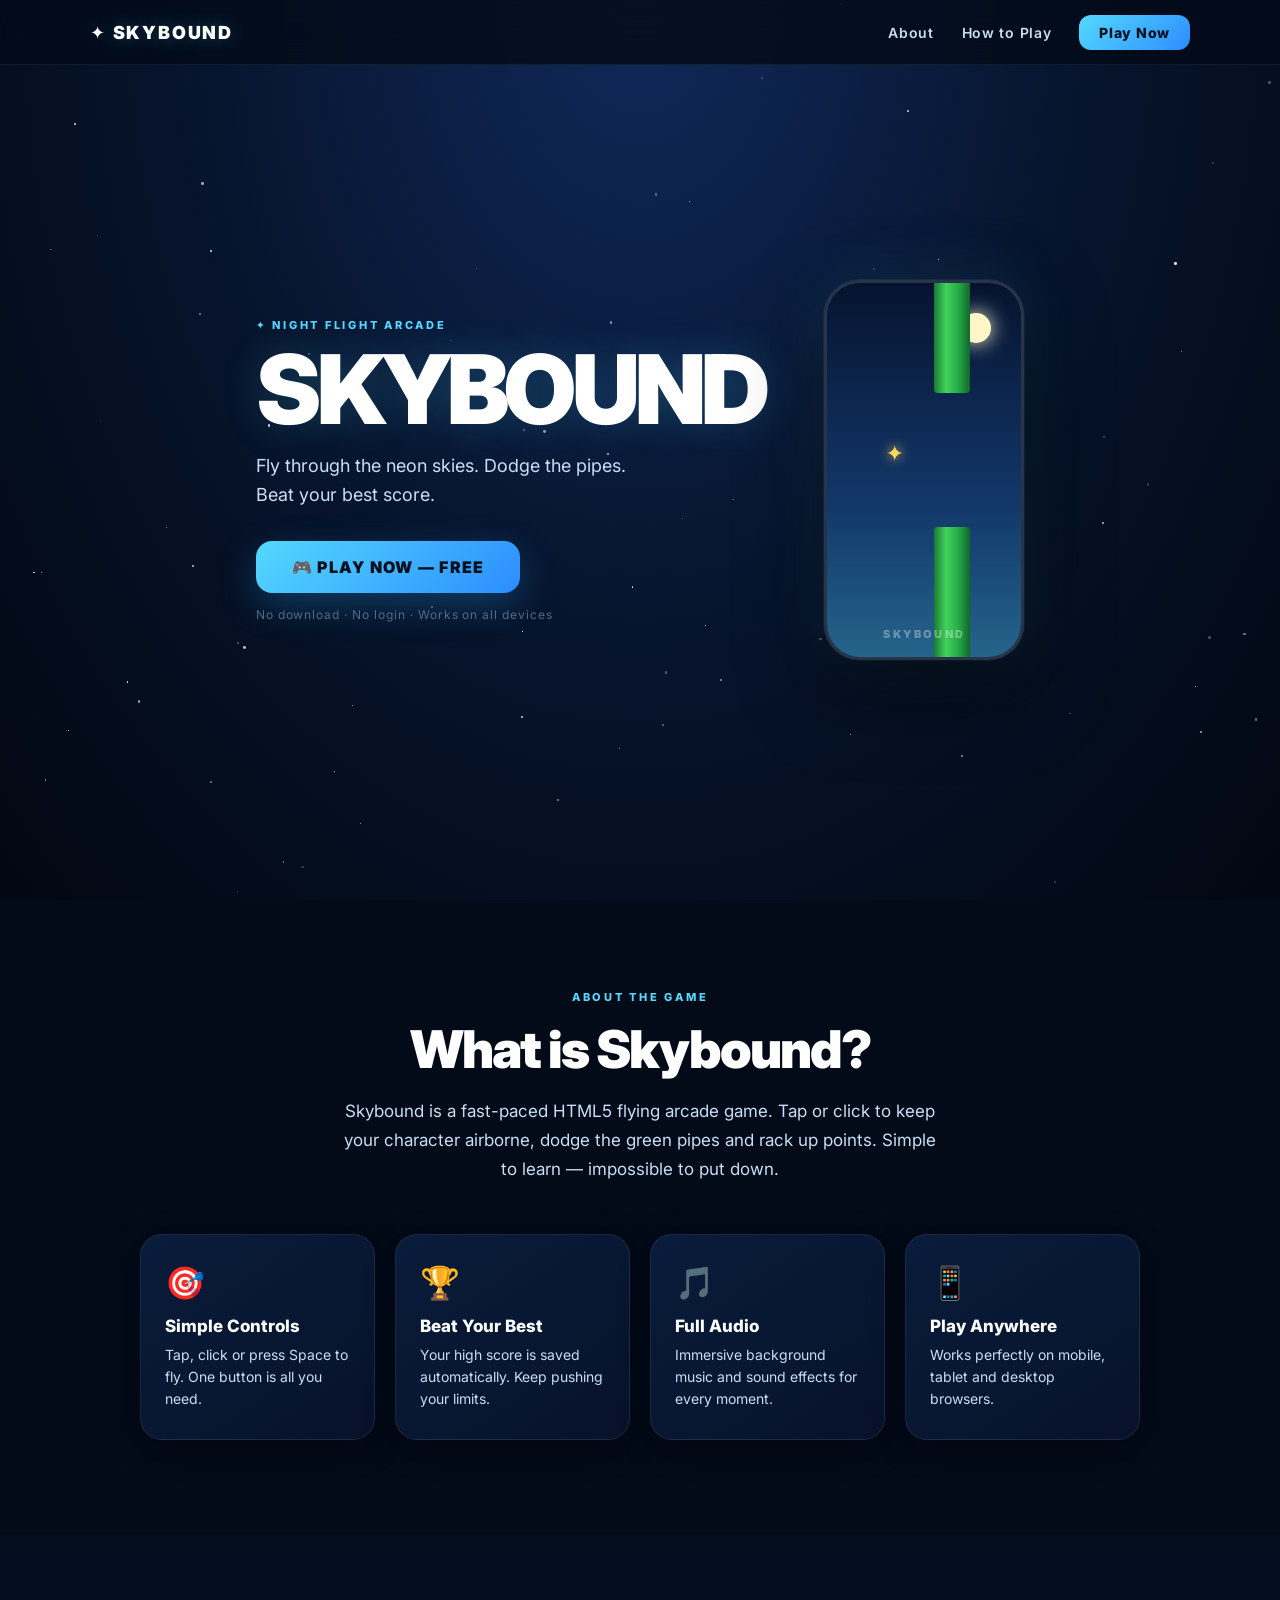
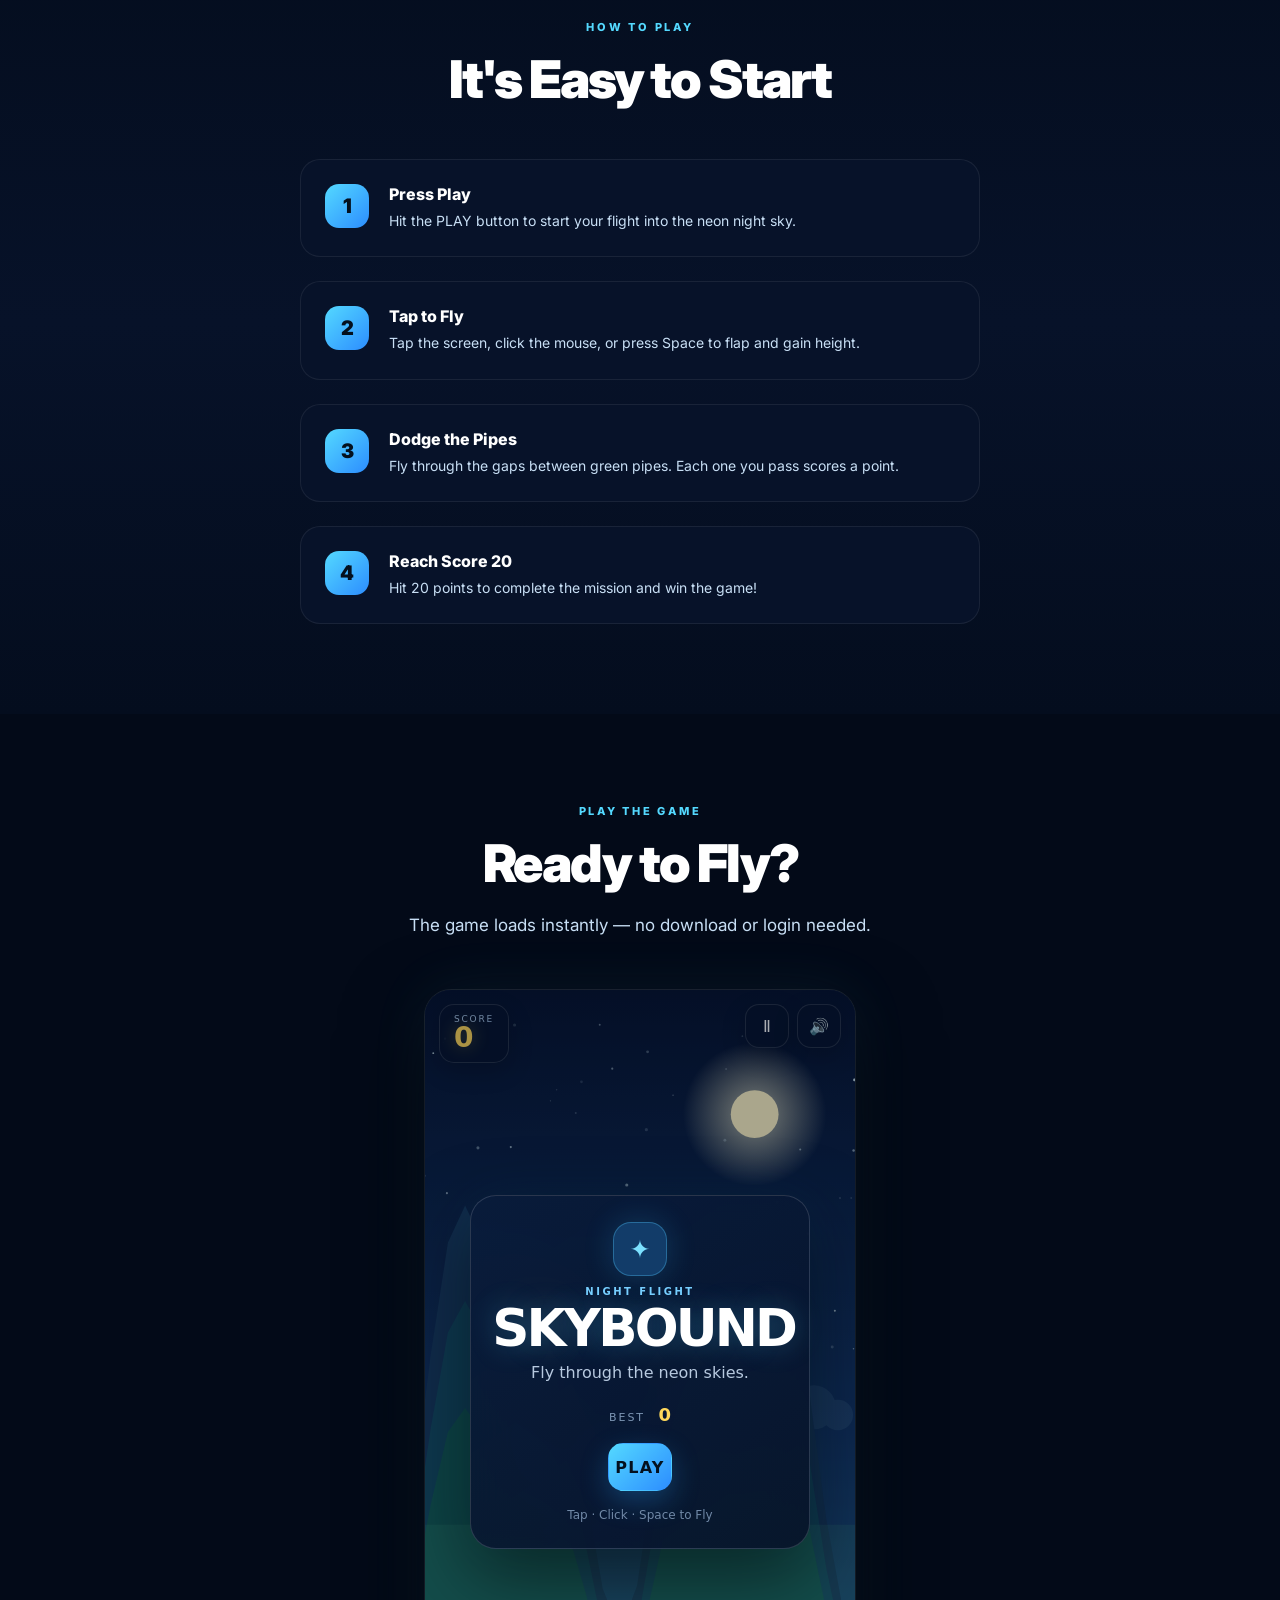
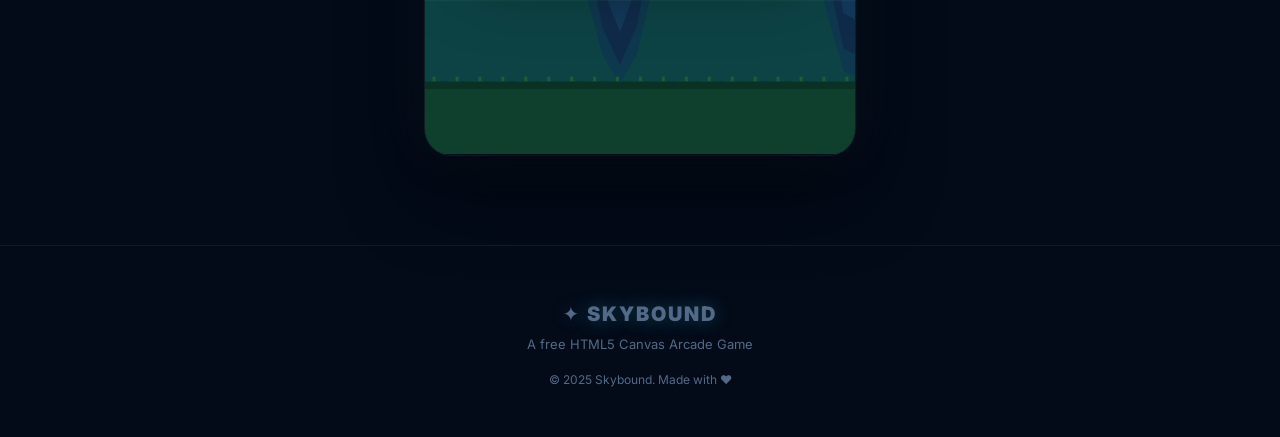
==== index.html @ fe71c84e "Initial commit - Skybound game website" ====
<!doctype html>
<html lang="en">
<head>
  <meta charset="UTF-8">
  <meta name="viewport" content="width=device-width,initial-scale=1">
  <meta name="theme-color" content="#07152e">
  <meta name="description" content="Skybound — A free HTML5 flying arcade game. Fly through neon skies, dodge obstacles and beat your high score!">
  <title>Skybound — Flying Arcade Game</title>
  <link rel="preconnect" href="https://fonts.googleapis.com">
  <link href="https://fonts.googleapis.com/css2?family=Inter:wght@400;700;900&display=swap" rel="stylesheet">
  <link rel="stylesheet" href="site.css">
</head>
<body>

  <!-- NAV -->
  <nav class="nav">
    <div class="nav-inner">
      <a class="logo" href="#">✦ SKYBOUND</a>
      <div class="nav-links">
        <a href="#about">About</a>
        <a href="#how">How to Play</a>
        <a href="#play" class="nav-cta">Play Now</a>
      </div>
    </div>
  </nav>

  <!-- HERO -->
  <section class="hero">
    <div class="stars" id="stars"></div>
    <div class="hero-content">
      <p class="eyebrow">✦ NIGHT FLIGHT ARCADE</p>
      <h1>SKYBOUND</h1>
      <p class="hero-sub">Fly through the neon skies. Dodge the pipes.<br>Beat your best score.</p>
      <a href="#play" class="btn-primary">🎮 PLAY NOW — FREE</a>
      <p class="hero-hint">No download · No login · Works on all devices</p>
    </div>
    <div class="hero-phone">
      <div class="phone-frame">
        <div class="phone-screen">
          <div class="phone-preview">
            <div class="preview-sky"></div>
            <div class="preview-moon"></div>
            <div class="preview-pipe pipe-top"></div>
            <div class="preview-pipe pipe-bot"></div>
            <div class="preview-player">✦</div>
            <p class="preview-label">SKYBOUND</p>
          </div>
        </div>
      </div>
    </div>
  </section>

  <!-- ABOUT -->
  <section class="section" id="about">
    <div class="container">
      <p class="eyebrow">ABOUT THE GAME</p>
      <h2>What is Skybound?</h2>
      <p class="section-sub">Skybound is a fast-paced HTML5 flying arcade game. Tap or click to keep your character airborne, dodge the green pipes and rack up points. Simple to learn — impossible to put down.</p>
      <div class="cards">
        <div class="card">
          <div class="card-icon">🎯</div>
          <h3>Simple Controls</h3>
          <p>Tap, click or press Space to fly. One button is all you need.</p>
        </div>
        <div class="card">
          <div class="card-icon">🏆</div>
          <h3>Beat Your Best</h3>
          <p>Your high score is saved automatically. Keep pushing your limits.</p>
        </div>
        <div class="card">
          <div class="card-icon">🎵</div>
          <h3>Full Audio</h3>
          <p>Immersive background music and sound effects for every moment.</p>
        </div>
        <div class="card">
          <div class="card-icon">📱</div>
          <h3>Play Anywhere</h3>
          <p>Works perfectly on mobile, tablet and desktop browsers.</p>
        </div>
      </div>
    </div>
  </section>

  <!-- HOW TO PLAY -->
  <section class="section alt" id="how">
    <div class="container">
      <p class="eyebrow">HOW TO PLAY</p>
      <h2>It's Easy to Start</h2>
      <div class="steps">
        <div class="step">
          <div class="step-num">1</div>
          <div>
            <h3>Press Play</h3>
            <p>Hit the PLAY button to start your flight into the neon night sky.</p>
          </div>
        </div>
        <div class="step">
          <div class="step-num">2</div>
          <div>
            <h3>Tap to Fly</h3>
            <p>Tap the screen, click the mouse, or press Space to flap and gain height.</p>
          </div>
        </div>
        <div class="step">
          <div class="step-num">3</div>
          <div>
            <h3>Dodge the Pipes</h3>
            <p>Fly through the gaps between green pipes. Each one you pass scores a point.</p>
          </div>
        </div>
        <div class="step">
          <div class="step-num">4</div>
          <div>
            <h3>Reach Score 20</h3>
            <p>Hit 20 points to complete the mission and win the game!</p>
          </div>
        </div>
      </div>
    </div>
  </section>

  <!-- PLAY SECTION -->
  <section class="section" id="play">
    <div class="container">
      <p class="eyebrow">PLAY THE GAME</p>
      <h2>Ready to Fly?</h2>
      <p class="section-sub">The game loads instantly — no download or login needed.</p>
      <div class="game-wrapper">
        <iframe src="game/index.html" title="Skybound Game" allowfullscreen allow="autoplay"></iframe>
      </div>
    </div>
  </section>

  <!-- FOOTER -->
  <footer class="footer">
    <div class="container">
      <p class="logo">✦ SKYBOUND</p>
      <p>A free HTML5 Canvas Arcade Game</p>
      <p class="footer-copy">© 2025 Skybound. Made with ❤️</p>
    </div>
  </footer>

  <script src="site.js"></script>
</body>
</html>
---- site.css ----
*{box-sizing:border-box;margin:0;padding:0}
:root{
  --bg:#030a18;
  --bg2:#071229;
  --accent:#54d9ff;
  --accent2:#2c8dff;
  --gold:#ffd85b;
  --text:#c8dff5;
  --muted:#526a88;
  font-family:'Inter',ui-sans-serif,system-ui,sans-serif;
  color:#fff;
  background:var(--bg);
  scroll-behavior:smooth;
}
body{overflow-x:hidden}

/* NAV */
.nav{position:fixed;top:0;left:0;right:0;z-index:100;padding:0 24px;background:#030a18cc;backdrop-filter:blur(16px);border-bottom:1px solid #ffffff10}
.nav-inner{max-width:1100px;margin:0 auto;height:64px;display:flex;align-items:center;justify-content:space-between}
.logo{font-size:18px;font-weight:900;letter-spacing:.1em;color:#fff;text-decoration:none;text-shadow:0 0 20px #54d9ff55}
.nav-links{display:flex;align-items:center;gap:28px}
.nav-links a{color:var(--text);text-decoration:none;font-size:14px;font-weight:600;letter-spacing:.05em;transition:.15s color}
.nav-links a:hover{color:#fff}
.nav-cta{background:linear-gradient(135deg,var(--accent),var(--accent2));color:#04101e!important;padding:9px 20px;border-radius:12px;font-weight:800!important;transition:.15s transform,.15s filter!important}
.nav-cta:hover{transform:translateY(-2px);filter:brightness(1.1)}

/* HERO */
.hero{min-height:100vh;display:flex;align-items:center;justify-content:center;gap:60px;padding:100px 24px 60px;position:relative;overflow:hidden;background:radial-gradient(ellipse at 50% 0%,#10295a 0,#06142c 50%,#020711 100%)}
.stars{position:absolute;inset:0;pointer-events:none}
.star{position:absolute;border-radius:50%;background:#dff7ff;animation:twinkle var(--d,3s) ease-in-out infinite}
@keyframes twinkle{0%,100%{opacity:.2}50%{opacity:1}}
.hero-content{position:relative;z-index:1;max-width:520px}
.eyebrow{font-size:11px;font-weight:800;letter-spacing:.25em;color:var(--accent);margin-bottom:14px}
.hero-content h1{font-size:clamp(56px,10vw,96px);font-weight:900;letter-spacing:-.05em;line-height:.9;text-shadow:0 0 40px #54d7ff33;margin-bottom:20px}
.hero-sub{font-size:18px;color:var(--text);line-height:1.6;margin-bottom:32px}
.btn-primary{display:inline-block;background:linear-gradient(135deg,var(--accent),var(--accent2));color:#04101e;font-size:16px;font-weight:900;letter-spacing:.08em;padding:16px 36px;border-radius:16px;text-decoration:none;box-shadow:0 12px 36px #28aaff44;transition:.18s transform,.18s filter}
.btn-primary:hover{transform:translateY(-3px);filter:brightness(1.1)}
.hero-hint{margin-top:14px;font-size:12px;color:var(--muted);letter-spacing:.08em}

/* PHONE MOCKUP */
.hero-phone{position:relative;z-index:1;flex-shrink:0}
.phone-frame{width:200px;height:380px;border-radius:36px;border:3px solid #ffffff22;background:#07152e;box-shadow:0 30px 80px #0009,0 0 0 1px #ffffff10,0 0 60px #54d9ff22;overflow:hidden;position:relative}
.phone-screen{width:100%;height:100%;position:relative;overflow:hidden}
.preview-sky{position:absolute;inset:0;background:linear-gradient(180deg,#06132f 0%,#12386a 60%,#25648b 100%)}
.preview-moon{position:absolute;top:30px;right:30px;width:30px;height:30px;border-radius:50%;background:#fff6c7;box-shadow:0 0 20px #fffbd5}
.preview-pipe{position:absolute;width:36px;background:linear-gradient(90deg,#197a35,#42d15b,#27ad47,#11672c);left:55%}
.pipe-top{top:0;height:110px;border-radius:0 0 4px 4px}
.pipe-bot{bottom:0;height:130px;border-radius:4px 4px 0 0}
.preview-player{position:absolute;left:30%;top:42%;font-size:22px;color:#ffd85b;text-shadow:0 0 12px #ffd85b;animation:bob 1.2s ease-in-out infinite}
@keyframes bob{0%,100%{transform:translateY(0)}50%{transform:translateY(-8px)}}
.preview-label{position:absolute;bottom:16px;width:100%;text-align:center;font-size:11px;font-weight:900;letter-spacing:.2em;color:#ffffff55}

/* SECTIONS */
.section{padding:90px 24px}
.section.alt{background:linear-gradient(180deg,#040d1e,#071229,#040d1e)}
.container{max-width:1000px;margin:0 auto;text-align:center}
.section h2{font-size:clamp(32px,6vw,52px);font-weight:900;letter-spacing:-.04em;margin-bottom:16px}
.section-sub{font-size:17px;color:var(--text);max-width:600px;margin:0 auto 50px;line-height:1.7}

/* CARDS */
.cards{display:grid;grid-template-columns:repeat(auto-fit,minmax(210px,1fr));gap:20px;margin-top:48px;text-align:left}
.card{padding:28px 24px;border:1px solid #ffffff15;border-radius:22px;background:linear-gradient(145deg,#091c3b,#071229);box-shadow:0 8px 32px #0005;transition:.2s transform}
.card:hover{transform:translateY(-4px)}
.card-icon{font-size:32px;margin-bottom:14px}
.card h3{font-size:17px;font-weight:800;margin-bottom:8px}
.card p{font-size:14px;color:var(--text);line-height:1.6}

/* STEPS */
.steps{display:grid;gap:24px;margin-top:48px;text-align:left;max-width:680px;margin-left:auto;margin-right:auto}
.step{display:flex;align-items:flex-start;gap:20px;padding:24px;border:1px solid #ffffff12;border-radius:20px;background:#071229;transition:.2s transform}
.step:hover{transform:translateX(6px)}
.step-num{width:44px;height:44px;flex-shrink:0;border-radius:14px;background:linear-gradient(135deg,var(--accent),var(--accent2));color:#04101e;font-size:20px;font-weight:900;display:grid;place-items:center}
.step h3{font-size:16px;font-weight:800;margin-bottom:6px}
.step p{font-size:14px;color:var(--text);line-height:1.6}

/* GAME EMBED */
.game-wrapper{margin-top:40px;display:flex;justify-content:center}
.game-wrapper iframe{width:min(430px,100%);aspect-ratio:9/16;border:none;border-radius:26px;box-shadow:0 30px 80px #0009,0 0 0 1px #ffffff18,0 0 60px #54d9ff15}

/* FOOTER */
.footer{padding:50px 24px;border-top:1px solid #ffffff10;text-align:center}
.footer .logo{font-size:20px;font-weight:900;letter-spacing:.1em;margin-bottom:10px;text-shadow:0 0 20px #54d9ff55}
.footer p{color:var(--muted);font-size:13px;margin-top:6px}
.footer-copy{margin-top:20px!important;font-size:12px!important}

/* RESPONSIVE */
@media(max-width:768px){
  .hero{flex-direction:column;text-align:center;padding:90px 20px 50px;gap:40px}
  .hero-phone{display:none}
  .nav-links a:not(.nav-cta){display:none}
  .cards{grid-template-columns:1fr 1fr}
}
@media(max-width:480px){
  .cards{grid-template-columns:1fr}
  .hero-content h1{font-size:52px}
}
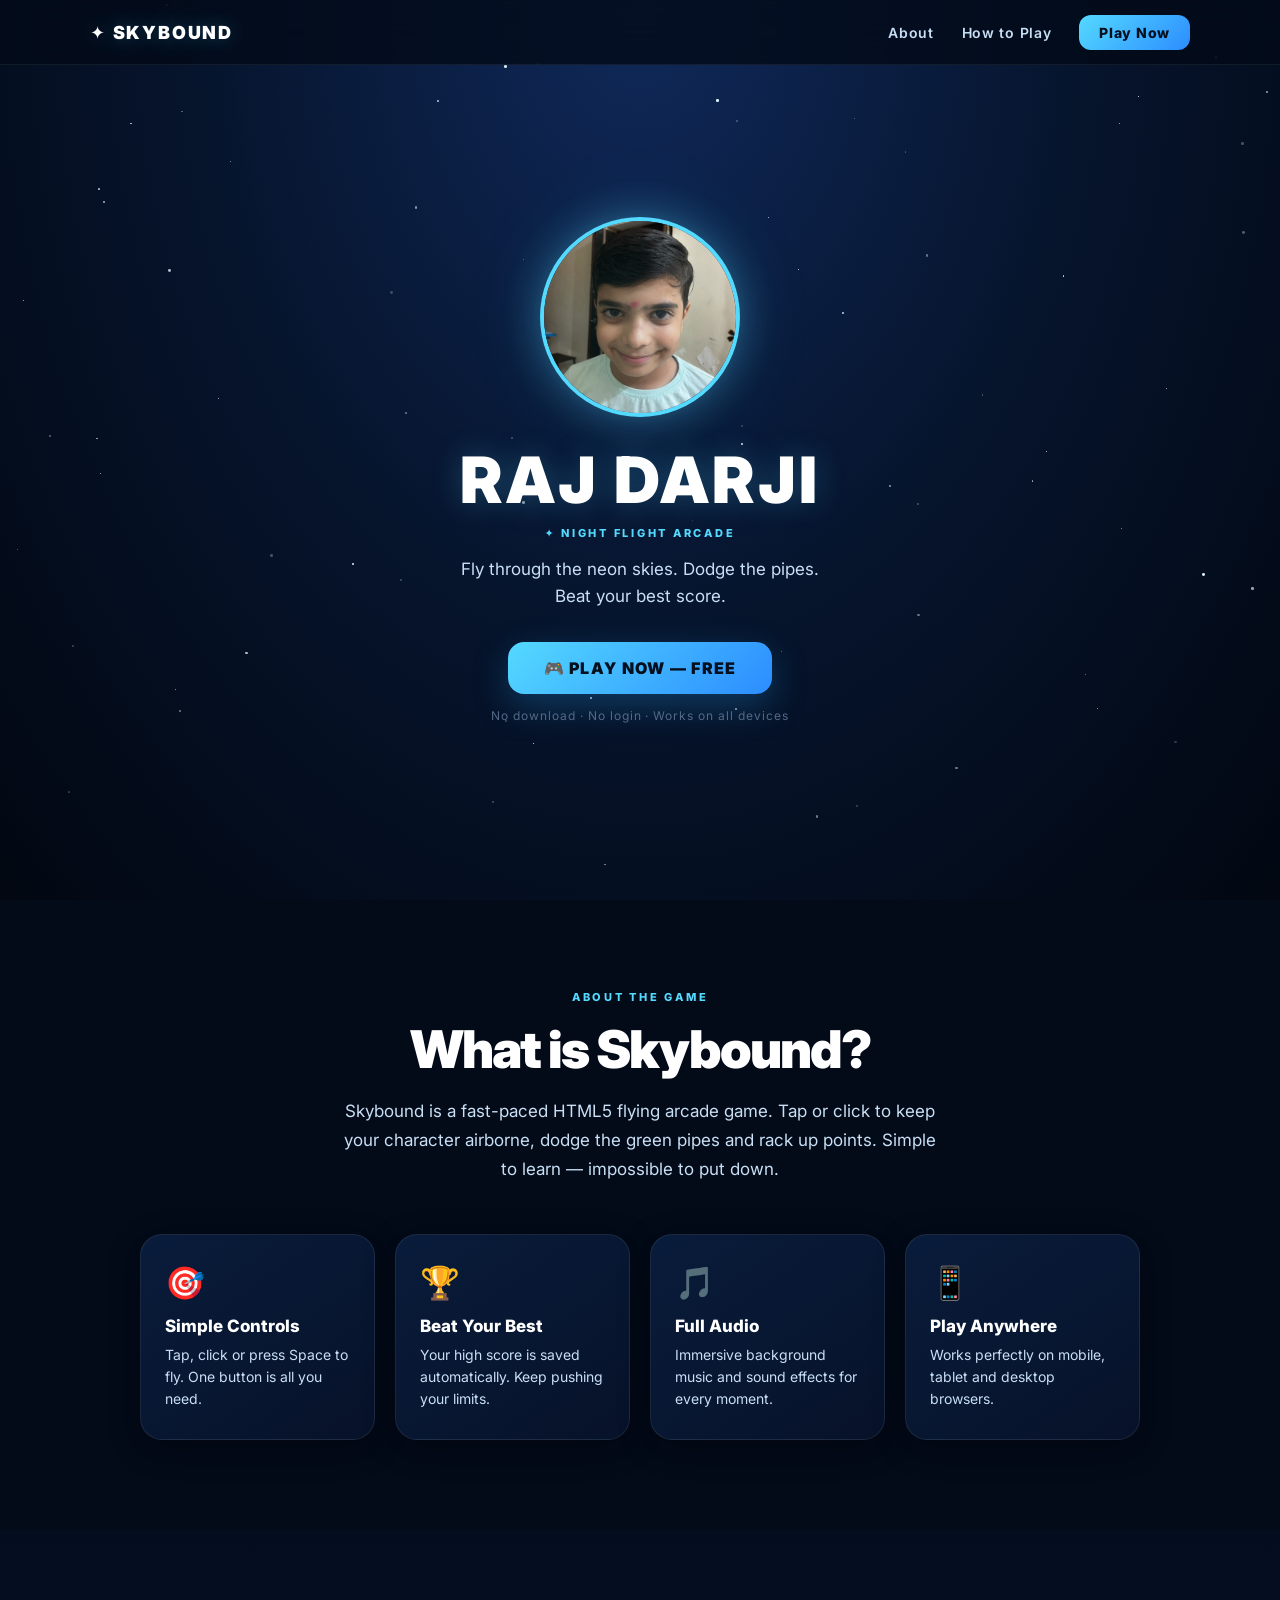
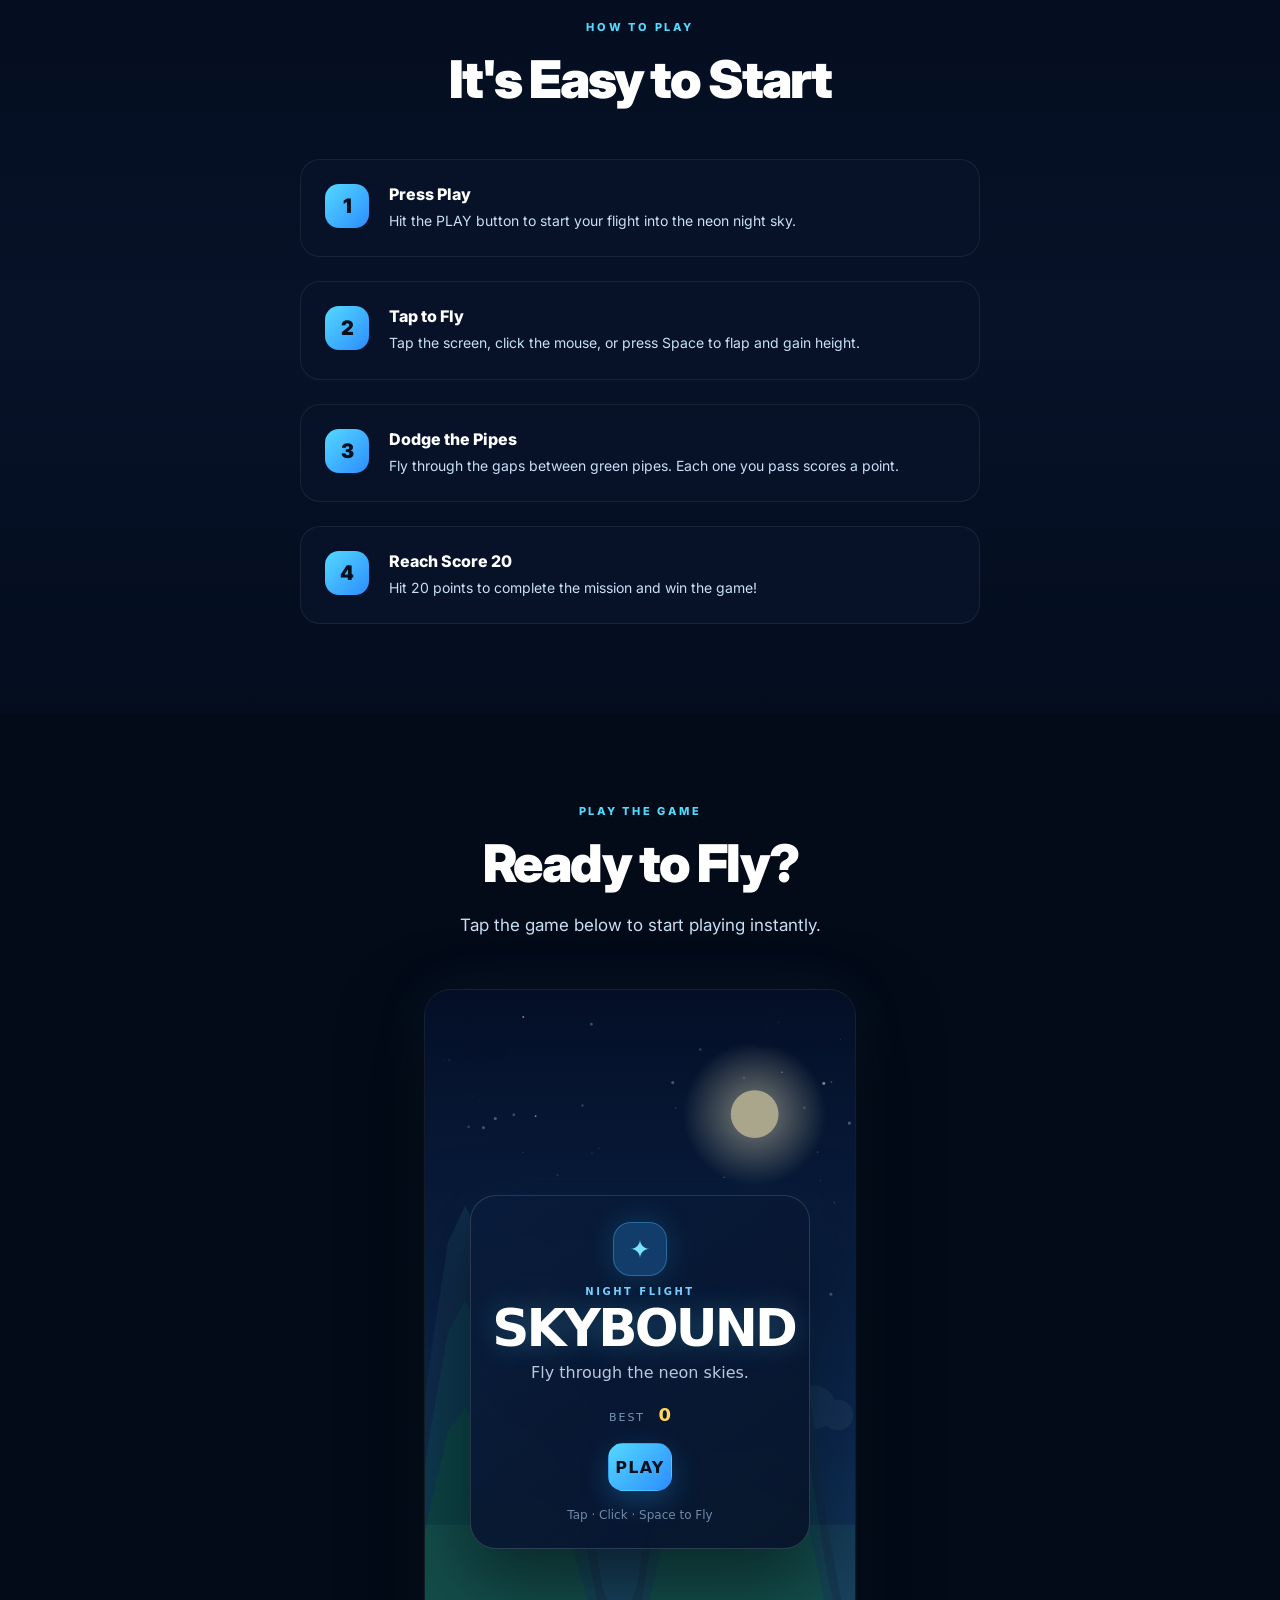
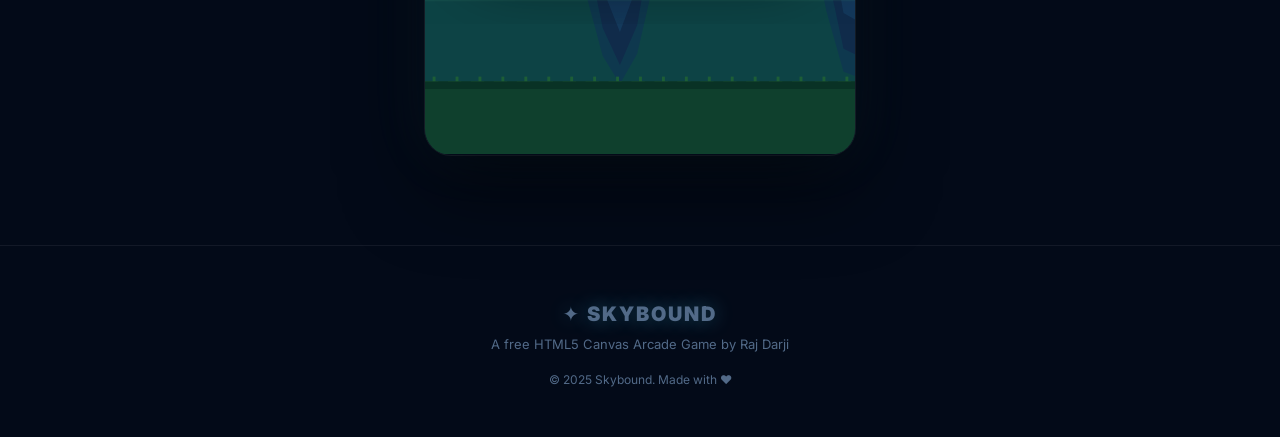
==== commit f35319c5: "Add profile image, fix game iframe, update hero" ====
--- a/index.html
+++ b/index.html
@@ -4,7 +4,7 @@
   <meta charset="UTF-8">
   <meta name="viewport" content="width=device-width,initial-scale=1">
   <meta name="theme-color" content="#07152e">
-  <meta name="description" content="Skybound — A free HTML5 flying arcade game. Fly through neon skies, dodge obstacles and beat your high score!">
+  <meta name="description" content="Skybound — A free HTML5 flying arcade game by Raj Darji.">
   <title>Skybound — Flying Arcade Game</title>
   <link rel="preconnect" href="https://fonts.googleapis.com">
   <link href="https://fonts.googleapis.com/css2?family=Inter:wght@400;700;900&display=swap" rel="stylesheet">
@@ -24,29 +24,19 @@
     </div>
   </nav>
 
-  <!-- HERO -->
-  <section class="hero">
+  <!-- HERO / DASHBOARD -->
+  <section class="hero" id="home">
     <div class="stars" id="stars"></div>
     <div class="hero-content">
-      <p class="eyebrow">✦ NIGHT FLIGHT ARCADE</p>
-      <h1>SKYBOUND</h1>
+      <div class="profile-wrap">
+        <img src="raj1.jpeg" alt="Raj Darji" class="profile-img">
+        <div class="profile-glow"></div>
+      </div>
+      <h1 class="profile-name">RAJ DARJI</h1>
+      <p class="profile-tag">✦ NIGHT FLIGHT ARCADE</p>
       <p class="hero-sub">Fly through the neon skies. Dodge the pipes.<br>Beat your best score.</p>
       <a href="#play" class="btn-primary">🎮 PLAY NOW — FREE</a>
       <p class="hero-hint">No download · No login · Works on all devices</p>
-    </div>
-    <div class="hero-phone">
-      <div class="phone-frame">
-        <div class="phone-screen">
-          <div class="phone-preview">
-            <div class="preview-sky"></div>
-            <div class="preview-moon"></div>
-            <div class="preview-pipe pipe-top"></div>
-            <div class="preview-pipe pipe-bot"></div>
-            <div class="preview-player">✦</div>
-            <p class="preview-label">SKYBOUND</p>
-          </div>
-        </div>
-      </div>
     </div>
   </section>
 
@@ -124,9 +114,16 @@
     <div class="container">
       <p class="eyebrow">PLAY THE GAME</p>
       <h2>Ready to Fly?</h2>
-      <p class="section-sub">The game loads instantly — no download or login needed.</p>
+      <p class="section-sub">Tap the game below to start playing instantly.</p>
       <div class="game-wrapper">
-        <iframe src="game/index.html" title="Skybound Game" allowfullscreen allow="autoplay"></iframe>
+        <iframe
+          id="gameFrame"
+          src="game/index.html"
+          title="Skybound Game"
+          allowfullscreen
+          allow="autoplay; scripts"
+          scrolling="no">
+        </iframe>
       </div>
     </div>
   </section>
@@ -135,7 +132,7 @@
   <footer class="footer">
     <div class="container">
       <p class="logo">✦ SKYBOUND</p>
-      <p>A free HTML5 Canvas Arcade Game</p>
+      <p>A free HTML5 Canvas Arcade Game by Raj Darji</p>
       <p class="footer-copy">© 2025 Skybound. Made with ❤️</p>
     </div>
   </footer>
--- a/site.css
+++ b/site.css
@@ -25,30 +25,24 @@
 .nav-cta:hover{transform:translateY(-2px);filter:brightness(1.1)}
 
 /* HERO */
-.hero{min-height:100vh;display:flex;align-items:center;justify-content:center;gap:60px;padding:100px 24px 60px;position:relative;overflow:hidden;background:radial-gradient(ellipse at 50% 0%,#10295a 0,#06142c 50%,#020711 100%)}
+.hero{min-height:100vh;display:flex;align-items:center;justify-content:center;padding:100px 24px 60px;position:relative;overflow:hidden;background:radial-gradient(ellipse at 50% 0%,#10295a 0,#06142c 50%,#020711 100%)}
 .stars{position:absolute;inset:0;pointer-events:none}
 .star{position:absolute;border-radius:50%;background:#dff7ff;animation:twinkle var(--d,3s) ease-in-out infinite}
 @keyframes twinkle{0%,100%{opacity:.2}50%{opacity:1}}
-.hero-content{position:relative;z-index:1;max-width:520px}
+.hero-content{position:relative;z-index:1;max-width:520px;text-align:center;display:flex;flex-direction:column;align-items:center}
 .eyebrow{font-size:11px;font-weight:800;letter-spacing:.25em;color:var(--accent);margin-bottom:14px}
-.hero-content h1{font-size:clamp(56px,10vw,96px);font-weight:900;letter-spacing:-.05em;line-height:.9;text-shadow:0 0 40px #54d7ff33;margin-bottom:20px}
-.hero-sub{font-size:18px;color:var(--text);line-height:1.6;margin-bottom:32px}
+
+/* PROFILE */
+.profile-wrap{position:relative;margin-bottom:24px}
+.profile-img{width:200px;height:200px;border-radius:50%;object-fit:cover;border:4px solid var(--accent);box-shadow:0 0 40px #54d9ff55,0 0 80px #54d9ff22;display:block}
+.profile-glow{position:absolute;inset:-10px;border-radius:50%;background:radial-gradient(circle,#54d9ff22 0%,transparent 70%);pointer-events:none;animation:pulse 2.5s ease-in-out infinite}
+@keyframes pulse{0%,100%{opacity:.5;transform:scale(1)}50%{opacity:1;transform:scale(1.05)}}
+.profile-name{font-size:clamp(36px,8vw,64px);font-weight:900;letter-spacing:.05em;text-shadow:0 0 30px #54d7ff44;margin-bottom:8px}
+.profile-tag{font-size:11px;font-weight:800;letter-spacing:.25em;color:var(--accent);margin-bottom:16px}
+.hero-sub{font-size:17px;color:var(--text);line-height:1.6;margin-bottom:32px}
 .btn-primary{display:inline-block;background:linear-gradient(135deg,var(--accent),var(--accent2));color:#04101e;font-size:16px;font-weight:900;letter-spacing:.08em;padding:16px 36px;border-radius:16px;text-decoration:none;box-shadow:0 12px 36px #28aaff44;transition:.18s transform,.18s filter}
 .btn-primary:hover{transform:translateY(-3px);filter:brightness(1.1)}
 .hero-hint{margin-top:14px;font-size:12px;color:var(--muted);letter-spacing:.08em}
-
-/* PHONE MOCKUP */
-.hero-phone{position:relative;z-index:1;flex-shrink:0}
-.phone-frame{width:200px;height:380px;border-radius:36px;border:3px solid #ffffff22;background:#07152e;box-shadow:0 30px 80px #0009,0 0 0 1px #ffffff10,0 0 60px #54d9ff22;overflow:hidden;position:relative}
-.phone-screen{width:100%;height:100%;position:relative;overflow:hidden}
-.preview-sky{position:absolute;inset:0;background:linear-gradient(180deg,#06132f 0%,#12386a 60%,#25648b 100%)}
-.preview-moon{position:absolute;top:30px;right:30px;width:30px;height:30px;border-radius:50%;background:#fff6c7;box-shadow:0 0 20px #fffbd5}
-.preview-pipe{position:absolute;width:36px;background:linear-gradient(90deg,#197a35,#42d15b,#27ad47,#11672c);left:55%}
-.pipe-top{top:0;height:110px;border-radius:0 0 4px 4px}
-.pipe-bot{bottom:0;height:130px;border-radius:4px 4px 0 0}
-.preview-player{position:absolute;left:30%;top:42%;font-size:22px;color:#ffd85b;text-shadow:0 0 12px #ffd85b;animation:bob 1.2s ease-in-out infinite}
-@keyframes bob{0%,100%{transform:translateY(0)}50%{transform:translateY(-8px)}}
-.preview-label{position:absolute;bottom:16px;width:100%;text-align:center;font-size:11px;font-weight:900;letter-spacing:.2em;color:#ffffff55}
 
 /* SECTIONS */
 .section{padding:90px 24px}
@@ -85,12 +79,13 @@
 
 /* RESPONSIVE */
 @media(max-width:768px){
-  .hero{flex-direction:column;text-align:center;padding:90px 20px 50px;gap:40px}
-  .hero-phone{display:none}
+  .hero{padding:90px 20px 50px}
   .nav-links a:not(.nav-cta){display:none}
   .cards{grid-template-columns:1fr 1fr}
+  .profile-img{width:160px;height:160px}
+  .profile-name{font-size:36px}
 }
 @media(max-width:480px){
   .cards{grid-template-columns:1fr}
-  .hero-content h1{font-size:52px}
+  .profile-img{width:140px;height:140px}
 }
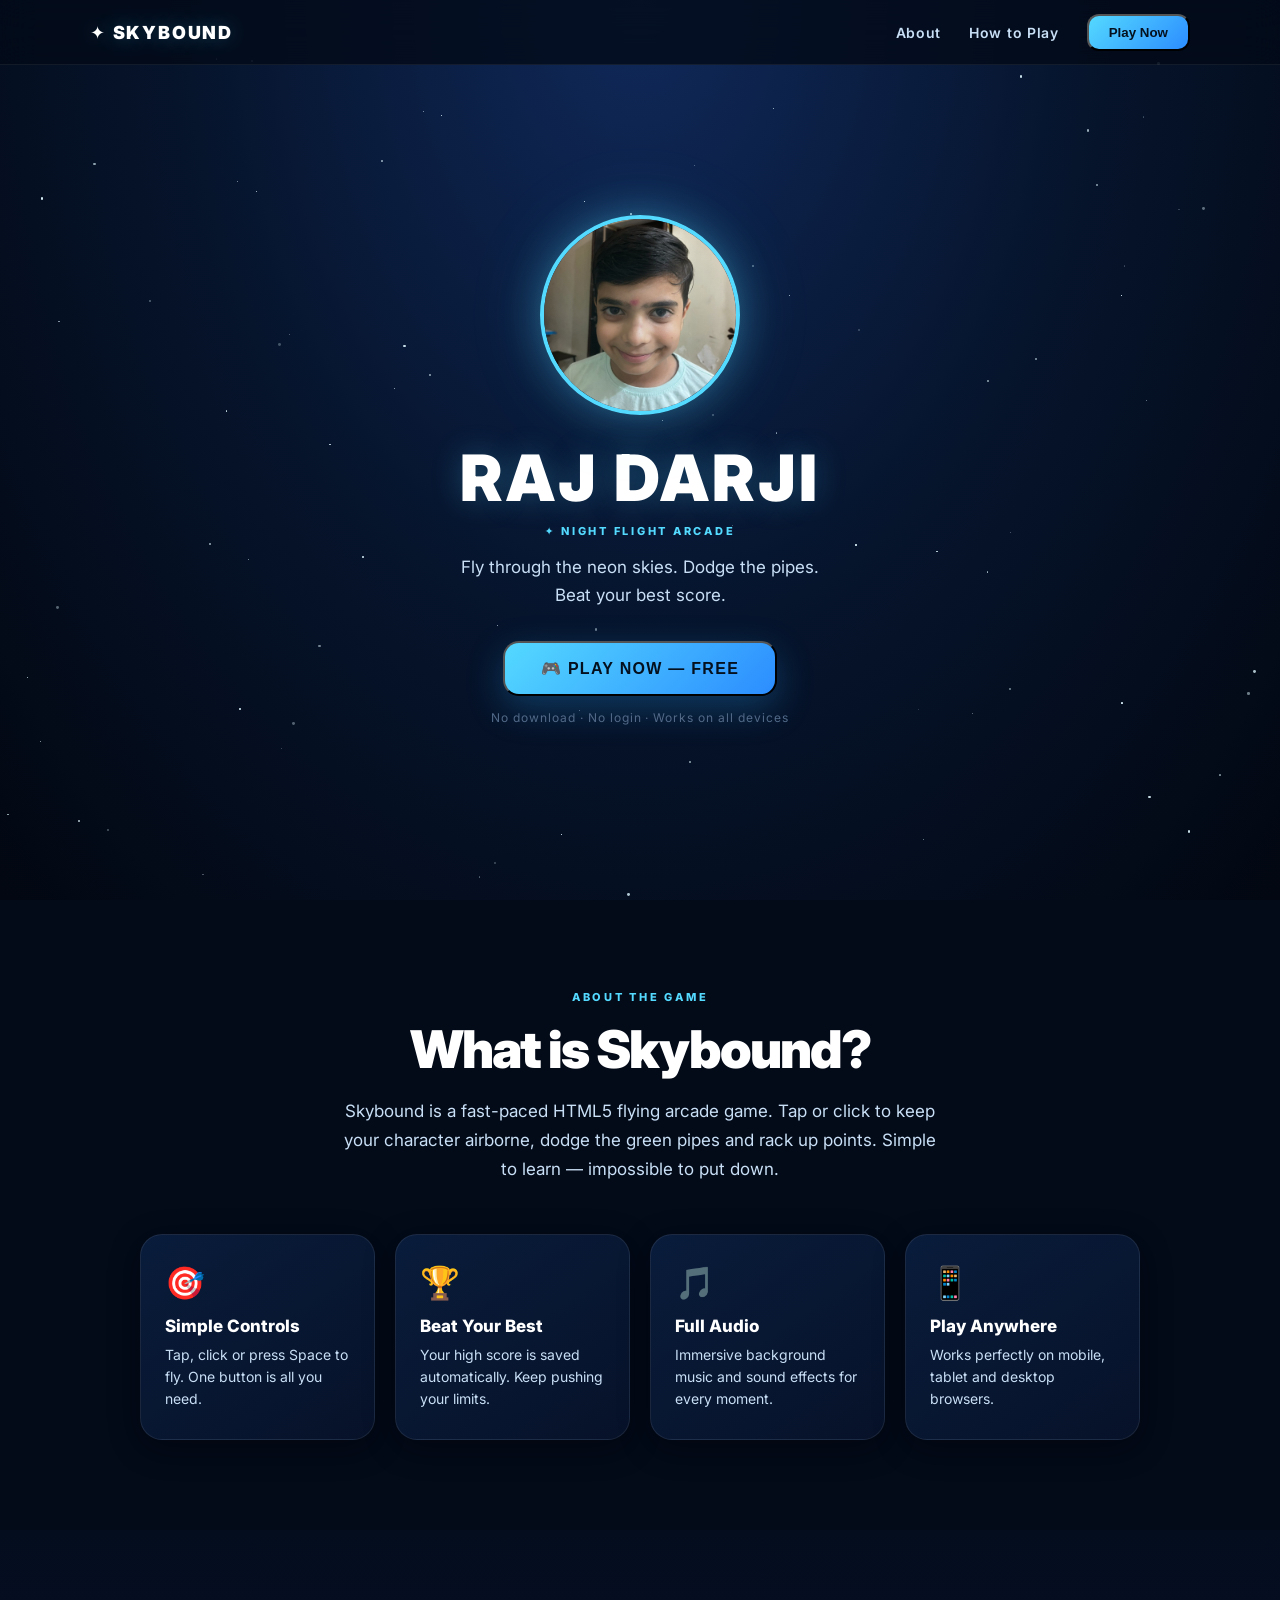
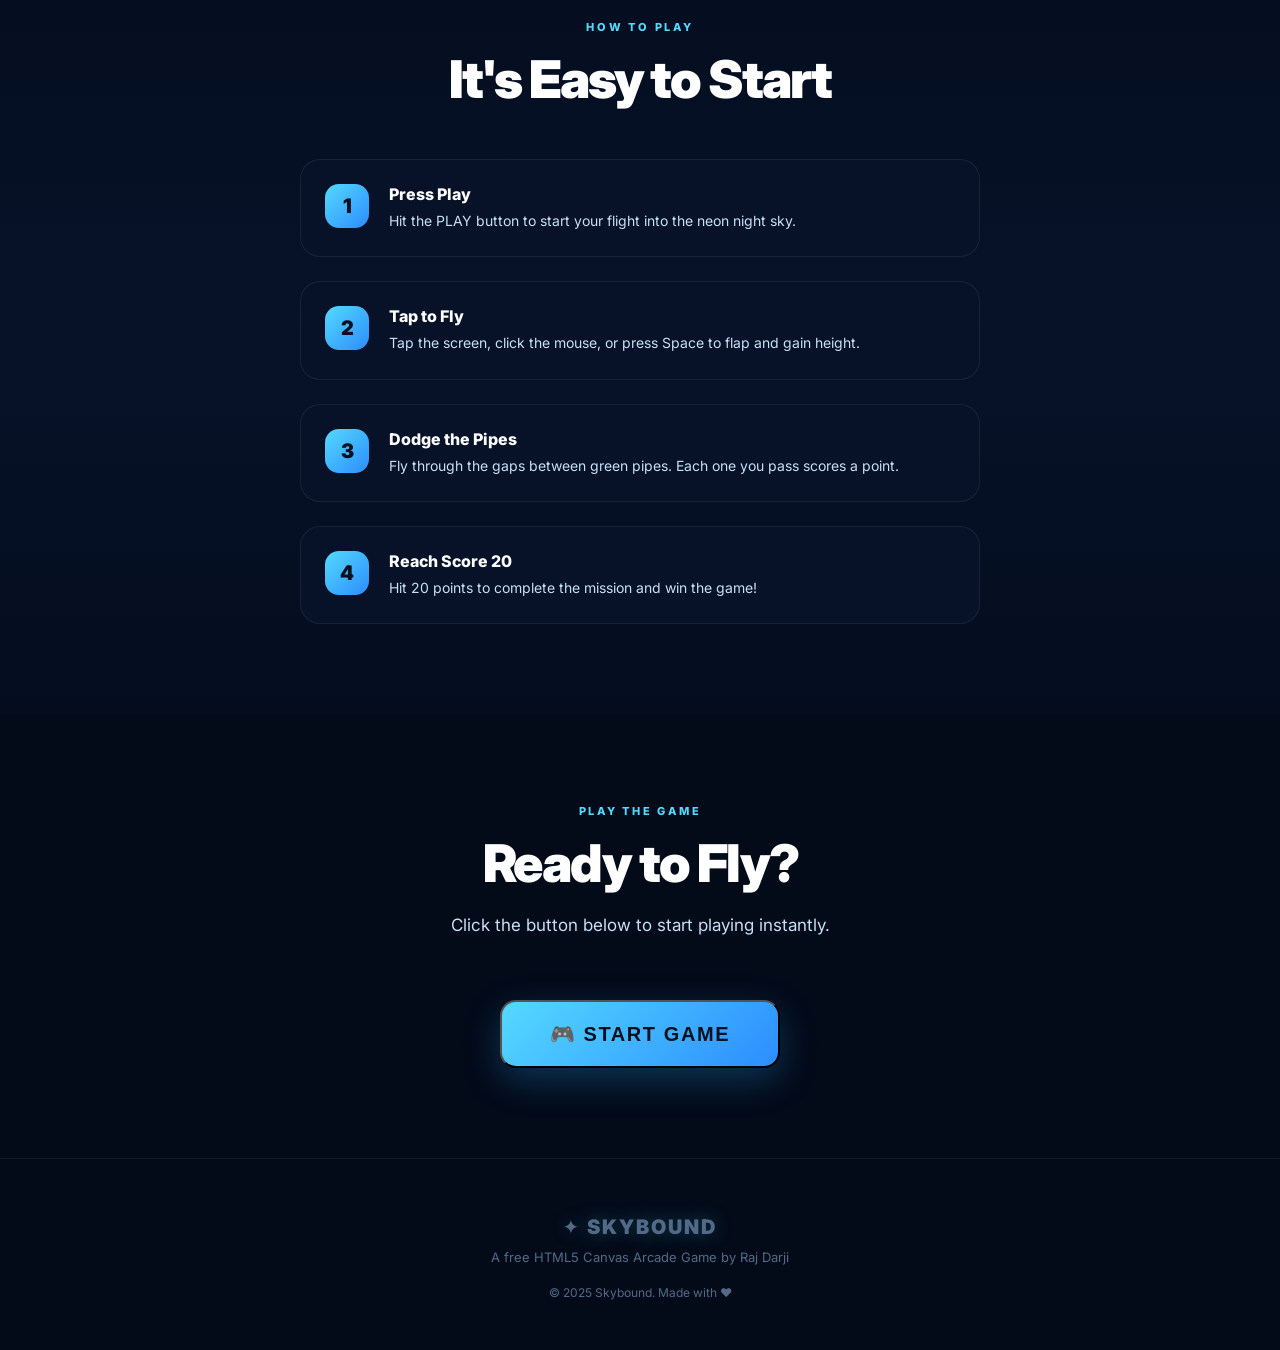
==== commit b020ebb0: "Fix Play Now - opens game in fullscreen modal instantly" ====
--- a/index.html
+++ b/index.html
@@ -19,7 +19,7 @@
       <div class="nav-links">
         <a href="#about">About</a>
         <a href="#how">How to Play</a>
-        <a href="#play" class="nav-cta">Play Now</a>
+        <button class="nav-cta" id="navPlayBtn">Play Now</button>
       </div>
     </div>
   </nav>
@@ -35,7 +35,7 @@
       <h1 class="profile-name">RAJ DARJI</h1>
       <p class="profile-tag">✦ NIGHT FLIGHT ARCADE</p>
       <p class="hero-sub">Fly through the neon skies. Dodge the pipes.<br>Beat your best score.</p>
-      <a href="#play" class="btn-primary">🎮 PLAY NOW — FREE</a>
+      <button class="btn-primary" id="heroPlayBtn">🎮 PLAY NOW — FREE</button>
       <p class="hero-hint">No download · No login · Works on all devices</p>
     </div>
   </section>
@@ -109,22 +109,27 @@
     </div>
   </section>
 
+  <!-- GAME MODAL -->
+  <div class="game-modal" id="gameModal">
+    <div class="game-modal-inner">
+      <button class="close-btn" id="closeGame">✕ CLOSE</button>
+      <iframe
+        id="gameFrame"
+        title="Skybound Game"
+        allowfullscreen
+        allow="autoplay; scripts"
+        scrolling="no">
+      </iframe>
+    </div>
+  </div>
+
   <!-- PLAY SECTION -->
   <section class="section" id="play">
     <div class="container">
       <p class="eyebrow">PLAY THE GAME</p>
       <h2>Ready to Fly?</h2>
-      <p class="section-sub">Tap the game below to start playing instantly.</p>
-      <div class="game-wrapper">
-        <iframe
-          id="gameFrame"
-          src="game/index.html"
-          title="Skybound Game"
-          allowfullscreen
-          allow="autoplay; scripts"
-          scrolling="no">
-        </iframe>
-      </div>
+      <p class="section-sub">Click the button below to start playing instantly.</p>
+      <button class="btn-primary play-open-btn" id="openGame">🎮 START GAME</button>
     </div>
   </section>
 
--- a/site.css
+++ b/site.css
@@ -89,3 +89,12 @@
   .cards{grid-template-columns:1fr}
   .profile-img{width:140px;height:140px}
 }
+
+/* GAME MODAL */
+.play-open-btn{font-size:20px;padding:20px 48px;margin-top:10px}
+.game-modal{display:none;position:fixed;inset:0;z-index:999;background:#000000ee;align-items:center;justify-content:center}
+.game-modal.open{display:flex}
+.game-modal-inner{position:relative;width:min(430px,96vw);aspect-ratio:9/16}
+.game-modal-inner iframe{width:100%;height:100%;border:none;border-radius:24px;box-shadow:0 30px 80px #000a,0 0 0 1px #ffffff18}
+.close-btn{position:absolute;top:-44px;right:0;background:transparent;border:1px solid #ffffff33;color:#fff;padding:8px 18px;border-radius:10px;font-size:13px;font-weight:800;letter-spacing:.1em;cursor:pointer;transition:.15s background}
+.close-btn:hover{background:#ffffff22}
